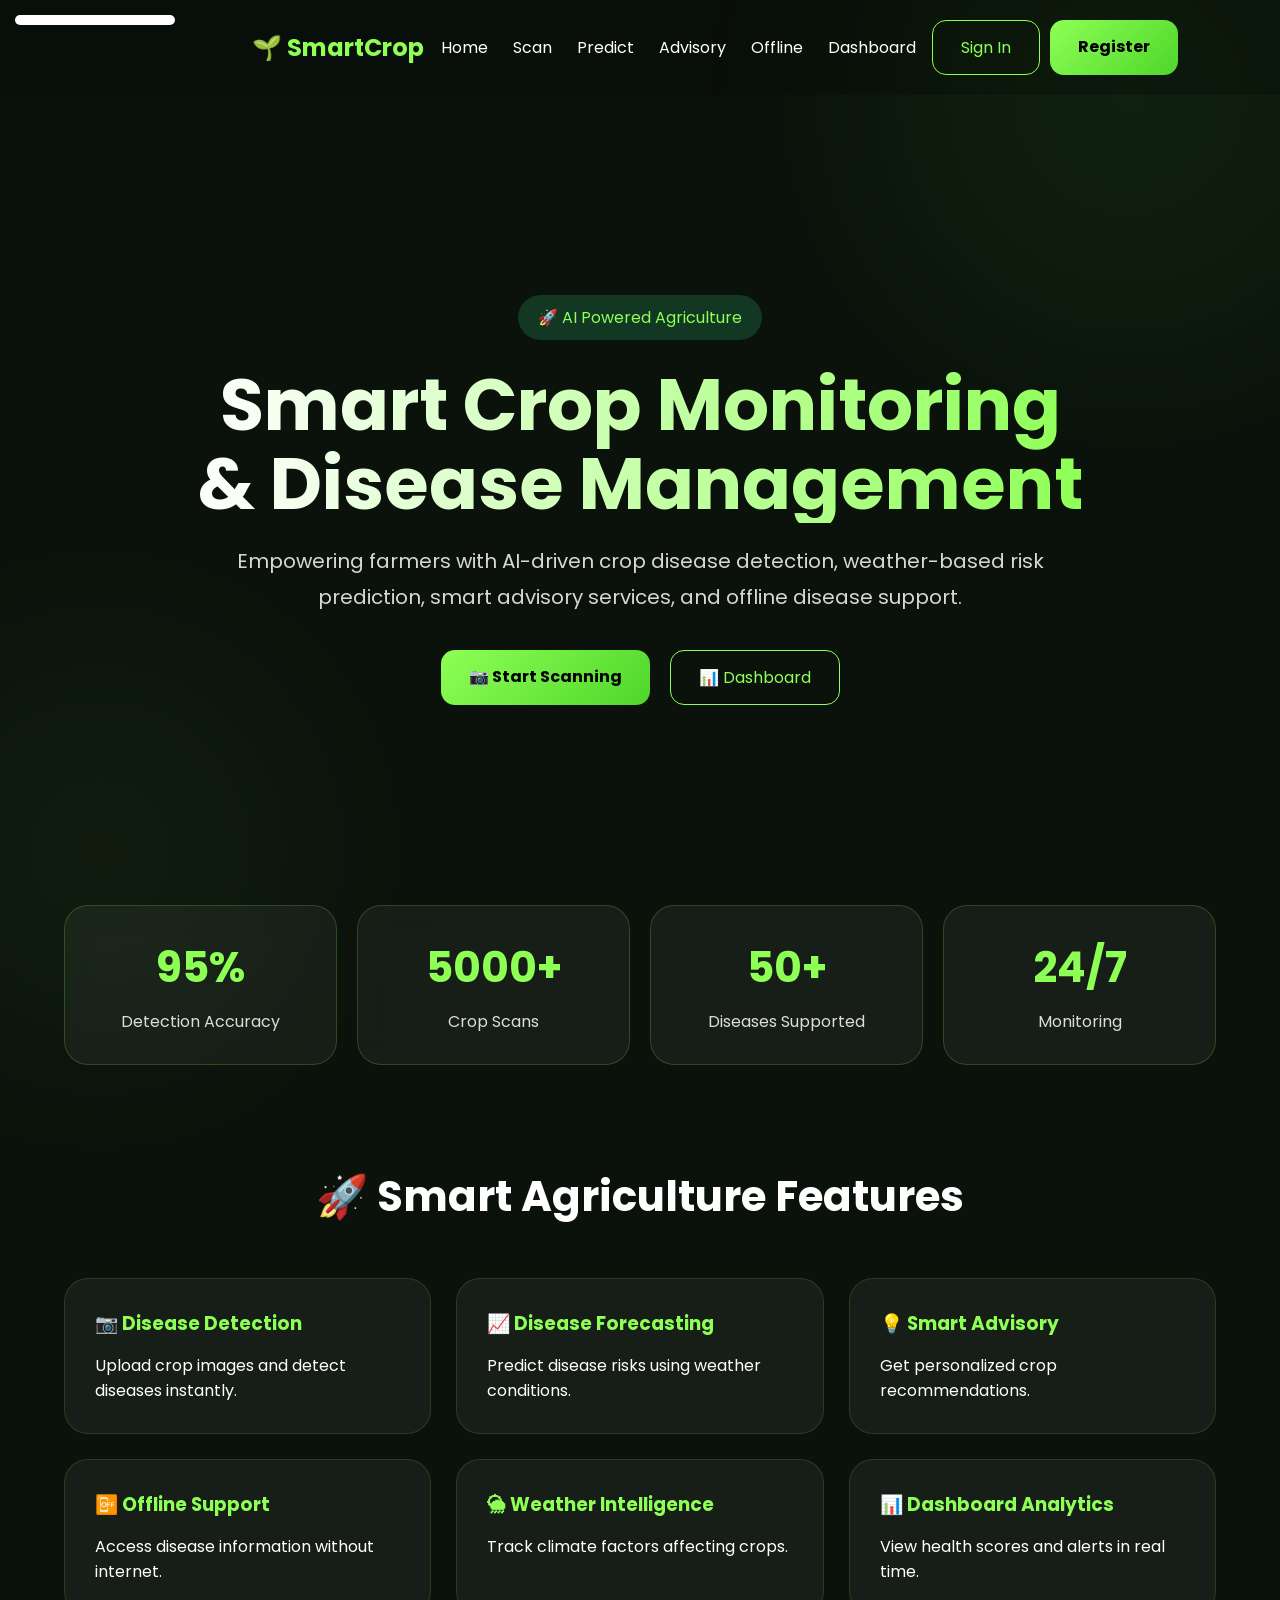
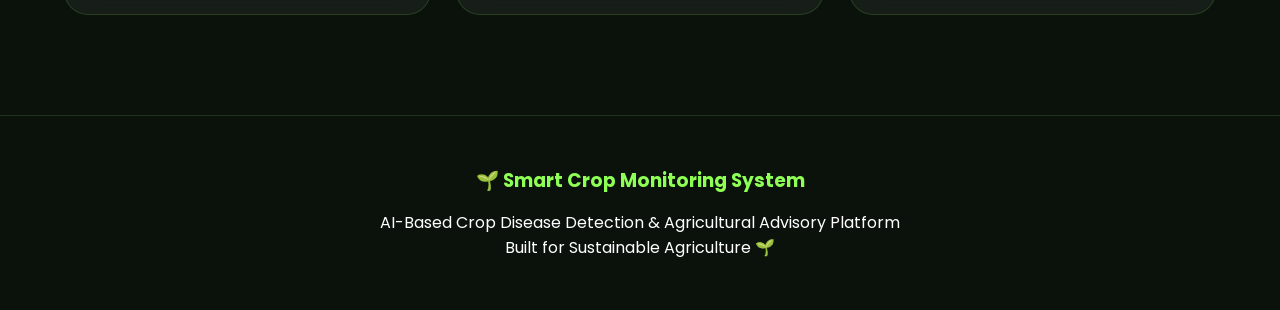
==== index.html @ b21b2a62 "Add files via upload" ====
<!DOCTYPE html>
<html lang="en">
<head>
<meta charset="UTF-8">
<meta name="viewport" content="width=device-width, initial-scale=1.0">
<title data-key="pageTitle">Smart Crop Monitoring System</title>

<link rel="stylesheet" href="style.css">
<link href="https://fonts.googleapis.com/css2?family=Poppins:wght@300;400;500;600;700&display=swap" rel="stylesheet">

<style>
/* --- Precision Compact Top Left Translator Config --- */
.top-left-translator {
    position: fixed; /* Keeps it strictly floating in the exact viewport corner */
    top: 15px;
    left: 15px;
    z-index: 9999;
    display: inline-block;
    max-width: 160px; /* Prevents full screen stretching */
    height: auto;
}

/* Cleaning up Google's auto-generated banner spacing */
.goog-te-gadget {
    font-family: 'Poppins', sans-serif !important;
    font-size: 13px !important;
    color: #fff !important;
}
.goog-te-gadget-simple {
    background-color: rgba(255, 255, 255, 0.1) !important;
    border: 1px solid rgba(255, 255, 255, 0.2) !important;
    padding: 4px 8px !important;
    border-radius: 6px !important;
    cursor: pointer !important;
}

/* NAVBAR MODIFICATIONS FOR CLEARANCE */
.navbar {
    display: flex;
    align-items: center;
    justify-content: space-between;
    padding: 20px 8%;
    background: rgba(0, 0, 0, 0.2);
    position: relative;
}

.logo {
    color: #8eff55; 
    font-weight: bold; 
    font-size: 24px; 
    white-space: nowrap;
    padding-left: 150px; /* Pushes the logo comfortably right of the floating translator */
}

.lang-select select{
    padding:6px 10px;
    border-radius:8px;
    border:none;
    outline:none;
    background:#111;
    color:white;
}

@media (max-width: 850px) {
    .top-left-translator { position: static; margin: 15px 0 10px 20px; }
    .logo { padding-left: 0; }
    .navbar { flex-direction: column; align-items: flex-start; gap: 15px; }
}
</style>

</head>

<body style="background: #0b120c; color: #fff; font-family: 'Poppins', sans-serif;">

<div class="top-left-translator" id="google_translate_element"></div>

<nav class="navbar">

    <div class="logo" data-key="logo">🌱 SmartCrop</div>

    <ul class="nav-links">
        <li><a href="index.html" data-key="home">Home</a></li>
        <li><a href="scan.html" data-key="scan">Scan</a></li>
        <li><a href="predict.html" data-key="predict">Predict</a></li>
        <li><a href="advisory.html" data-key="advisory">Advisory</a></li>
        <li><a href="offline.html" data-key="offline">Offline</a></li>
        <li><a href="dashboard.html" data-key="dashboard">Dashboard</a></li>
    </ul>

    <div class="auth-buttons" id="authButtons">
        <a href="login.html" class="btn-outline" data-key="signin">Sign In</a>
        <a href="register.html" class="btn-primary" data-key="register">Register</a>
    </div>

    <div class="auth-buttons" id="userMenu" style="display:none;">
        <span id="userName" style="color:#8eff55; font-weight:600; margin-right:10px;"></span>
        <a href="#" class="btn-primary" onclick="logout()">Logout</a>
    </div>

</nav>

<section class="hero">

    <div class="hero-content">

        <span class="tag">🚀 AI Powered Agriculture</span>

        <h1>
            Smart Crop Monitoring
            <br>
            & Disease Management
        </h1>

        <p>
            Empowering farmers with AI-driven crop disease detection,
            weather-based risk prediction, smart advisory services,
            and offline disease support.
        </p>

        <div class="hero-buttons">
            <a href="scan.html" class="btn-primary">📷 Start Scanning</a>
            <a href="dashboard.html" class="btn-outline">📊 Dashboard</a>
        </div>

    </div>

</section>

<section class="stats">

    <div class="stat-card">
        <h2>95%</h2>
        <p>Detection Accuracy</p>
    </div>

    <div class="stat-card">
        <h2>5000+</h2>
        <p>Crop Scans</p>
    </div>

    <div class="stat-card">
        <h2>50+</h2>
        <p>Diseases Supported</p>
    </div>

    <div class="stat-card">
        <h2>24/7</h2>
        <p>Monitoring</p>
    </div>

</section>

<section class="features">

    <h2>🚀 Smart Agriculture Features</h2>

    <div class="feature-grid">

        <div class="feature-card">
            <h3>📷 Disease Detection</h3>
            <p>Upload crop images and detect diseases instantly.</p>
        </div>

        <div class="feature-card">
            <h3>📈 Disease Forecasting</h3>
            <p>Predict disease risks using weather conditions.</p>
        </div>

        <div class="feature-card">
            <h3>💡 Smart Advisory</h3>
            <p>Get personalized crop recommendations.</p>
        </div>

        <div class="feature-card">
            <h3>📴 Offline Support</h3>
            <p>Access disease information without internet.</p>
        </div>

        <div class="feature-card">
            <h3>🌦 Weather Intelligence</h3>
            <p>Track climate factors affecting crops.</p>
        </div>

        <div class="feature-card">
            <h3>📊 Dashboard Analytics</h3>
            <p>View health scores and alerts in real time.</p>
        </div>

    </div>

</section>

<footer>

    <h3>🌱 Smart Crop Monitoring System</h3>

    <p>AI-Based Crop Disease Detection & Agricultural Advisory Platform</p>

    <p>Built for Sustainable Agriculture 🌱</p>

</footer>

<script>
let currentUser = localStorage.getItem("currentUser");
let users = JSON.parse(localStorage.getItem("users")) || [];

if (currentUser) {
    let user = users.find(u => u.email === currentUser);

    document.getElementById("authButtons").style.display = "none";
    document.getElementById("userMenu").style.display = "flex";

    if (user) {
        document.getElementById("userName").innerText =
            "👤 " + (user.fullname || user.email);
    }
}

function logout() {
    localStorage.removeItem("currentUser");
    location.reload();
}
</script>

<script>
function googleTranslateElementInit() {
    new google.translate.TranslateElement(
        {
            pageLanguage: 'en',
            includedLanguages: 'en,te,hi,ta,kn',
            layout: google.translate.TranslateElement.InlineLayout.SIMPLE, // Inline dropdown configuration
            autoDisplay: false
        },
        'google_translate_element'
    );
}
</script>

<script src="//translate.google.com/translate_a/element.js?cb=googleTranslateElementInit"></script>
</body>
</html>
---- style.css ----
*{
    margin:0;
    padding:0;
    box-sizing:border-box;
    font-family:'Poppins',sans-serif;
}

html{
    scroll-behavior:smooth;
}

body{
    background:
    radial-gradient(circle at top right,#1d4d2f 0%,#031b12 40%),
    #031b12;
    color:white;
    overflow-x:hidden;
}

/* Background Glow */

body::before{
    content:"";
    position:fixed;
    width:500px;
    height:500px;
    background:#4fd62b;
    opacity:0.08;
    border-radius:50%;
    top:-150px;
    right:-100px;
    filter:blur(120px);
    z-index:-1;
}

body::after{
    content:"";
    position:fixed;
    width:400px;
    height:400px;
    background:#8eff55;
    opacity:0.05;
    border-radius:50%;
    bottom:-150px;
    left:-100px;
    filter:blur(120px);
    z-index:-1;
}

/* Navbar */

.navbar{
    display:flex;
    justify-content:space-between;
    align-items:center;
    padding:20px 8%;
}

.logo{
    font-size:28px;
    font-weight:700;
    color:#8eff55;
}

.nav-links{
    display:flex;
    gap:25px;
    list-style:none;
}

.nav-links a{
    color:white;
    text-decoration:none;
    transition:.3s;
}

.nav-links a:hover{
    color:#8eff55;
}

.auth-buttons{
    display:flex;
    gap:10px;
}

/* Buttons */

.btn-primary{
    background:linear-gradient(135deg,#8eff55,#4fd62b);
    color:black;
    text-decoration:none;
    padding:14px 28px;
    border-radius:14px;
    font-weight:700;
    transition:.3s;
}

.btn-primary:hover{
    transform:scale(1.05);
}

.btn-outline{
    border:1px solid #8eff55;
    color:#8eff55;
    text-decoration:none;
    padding:14px 28px;
    border-radius:14px;
    transition:.3s;
}

.btn-outline:hover{
    background:#8eff55;
    color:black;
}

/* Hero */

.hero{
    min-height:90vh;
    display:flex;
    justify-content:center;
    align-items:center;
    text-align:center;
    padding:40px;
}

.hero-content{
    max-width:900px;
}

.tag{
    background:#123723;
    color:#8eff55;
    padding:10px 20px;
    border-radius:50px;
    display:inline-block;
    margin-bottom:25px;
}

.hero h1{
    font-size:72px;
    line-height:1.1;
    background:linear-gradient(90deg,#ffffff,#8eff55);

    background-clip:text;
    -webkit-background-clip:text;

    color:transparent;
    -webkit-text-fill-color:transparent;

    margin-bottom:20px;
}

.hero p{
    font-size:20px;
    color:#d7d7d7;
    line-height:1.8;
    margin-bottom:35px;
}

.hero-buttons{
    display:flex;
    justify-content:center;
    gap:20px;
}

/* Stats */

.stats{
    width:90%;
    margin:auto;
    display:grid;
    grid-template-columns:repeat(4,1fr);
    gap:20px;
    margin-bottom:100px;
}

.stat-card{
    background:rgba(255,255,255,0.05);
    backdrop-filter:blur(15px);
    border:1px solid rgba(142,255,85,.2);
    border-radius:24px;
    padding:30px;
    text-align:center;
    transition:.3s;
}

.stat-card:hover{
    transform:translateY(-8px);
    box-shadow:0 0 25px rgba(142,255,85,.2);
}

.stat-card h2{
    font-size:42px;
    color:#8eff55;
}

.stat-card p{
    margin-top:10px;
    color:#ddd;
}

/* Features */

.features{
    width:90%;
    margin:auto;
    padding-bottom:100px;
}

.features h2{
    text-align:center;
    font-size:42px;
    margin-bottom:50px;
}

.feature-grid{
    display:grid;
    grid-template-columns:repeat(3,1fr);
    gap:25px;
}

.feature-card{
    background:rgba(255,255,255,0.05);
    backdrop-filter:blur(15px);
    border:1px solid rgba(142,255,85,.15);
    border-radius:24px;
    padding:30px;
    transition:.3s;
}

.feature-card:hover{
    transform:translateY(-10px);
    box-shadow:0 0 30px rgba(142,255,85,.25);
}

.feature-card h3{
    color:#8eff55;
    margin-bottom:15px;
}

/* Footer */

footer{
    text-align:center;
    padding:50px;
    border-top:1px solid rgba(142,255,85,.15);
}

footer h3{
    color:#8eff55;
    margin-bottom:15px;
}

/* Mobile */

@media(max-width:900px){

    .navbar{
        flex-direction:column;
        gap:20px;
    }

    .hero h1{
        font-size:42px;
    }

    .stats{
        grid-template-columns:1fr 1fr;
    }

    .feature-grid{
        grid-template-columns:1fr;
    }

    .hero-buttons{
        flex-direction:column;
    }
}
#google_translate_element 
{
    position: fixed;
    top: 15px;
    right: 15px;
    z-index: 99999;
    background: white;
    padding: 5px;
    border-radius: 8px;
    
}
.premium-upload{
    text-align:center;
    padding:30px;
    border:2px dashed #00ff99;
    transition:.4s;
}

.premium-upload:hover{
    transform:translateY(-5px);
    box-shadow:0 0 25px rgba(0,255,120,.25);
}

.upload-icon{
    font-size:55px;
    margin-bottom:10px;
}

.scan-btn{
    margin-top:15px;
    background:linear-gradient(
        90deg,
        #00ff99,
        #00cc77
    );
    font-size:16px;
}

.scan-btn:hover{
    transform:scale(1.03);
}
.health-box{
    text-align:center;
}

.health-circle{
    width:150px;
    height:150px;
    border-radius:50%;
    margin:auto;
    display:flex;
    align-items:center;
    justify-content:center;
    font-size:28px;
    font-weight:bold;
    color:white;

    background:conic-gradient(
    #00ff99 0deg,
    #00ff99 280deg,
    rgba(255,255,255,.1) 280deg
);
}

.health-circle span{
    background:#08140c;
    width:120px;
    height:120px;
    border-radius:50%;
    display:flex;
    align-items:center;
    justify-content:center;
}
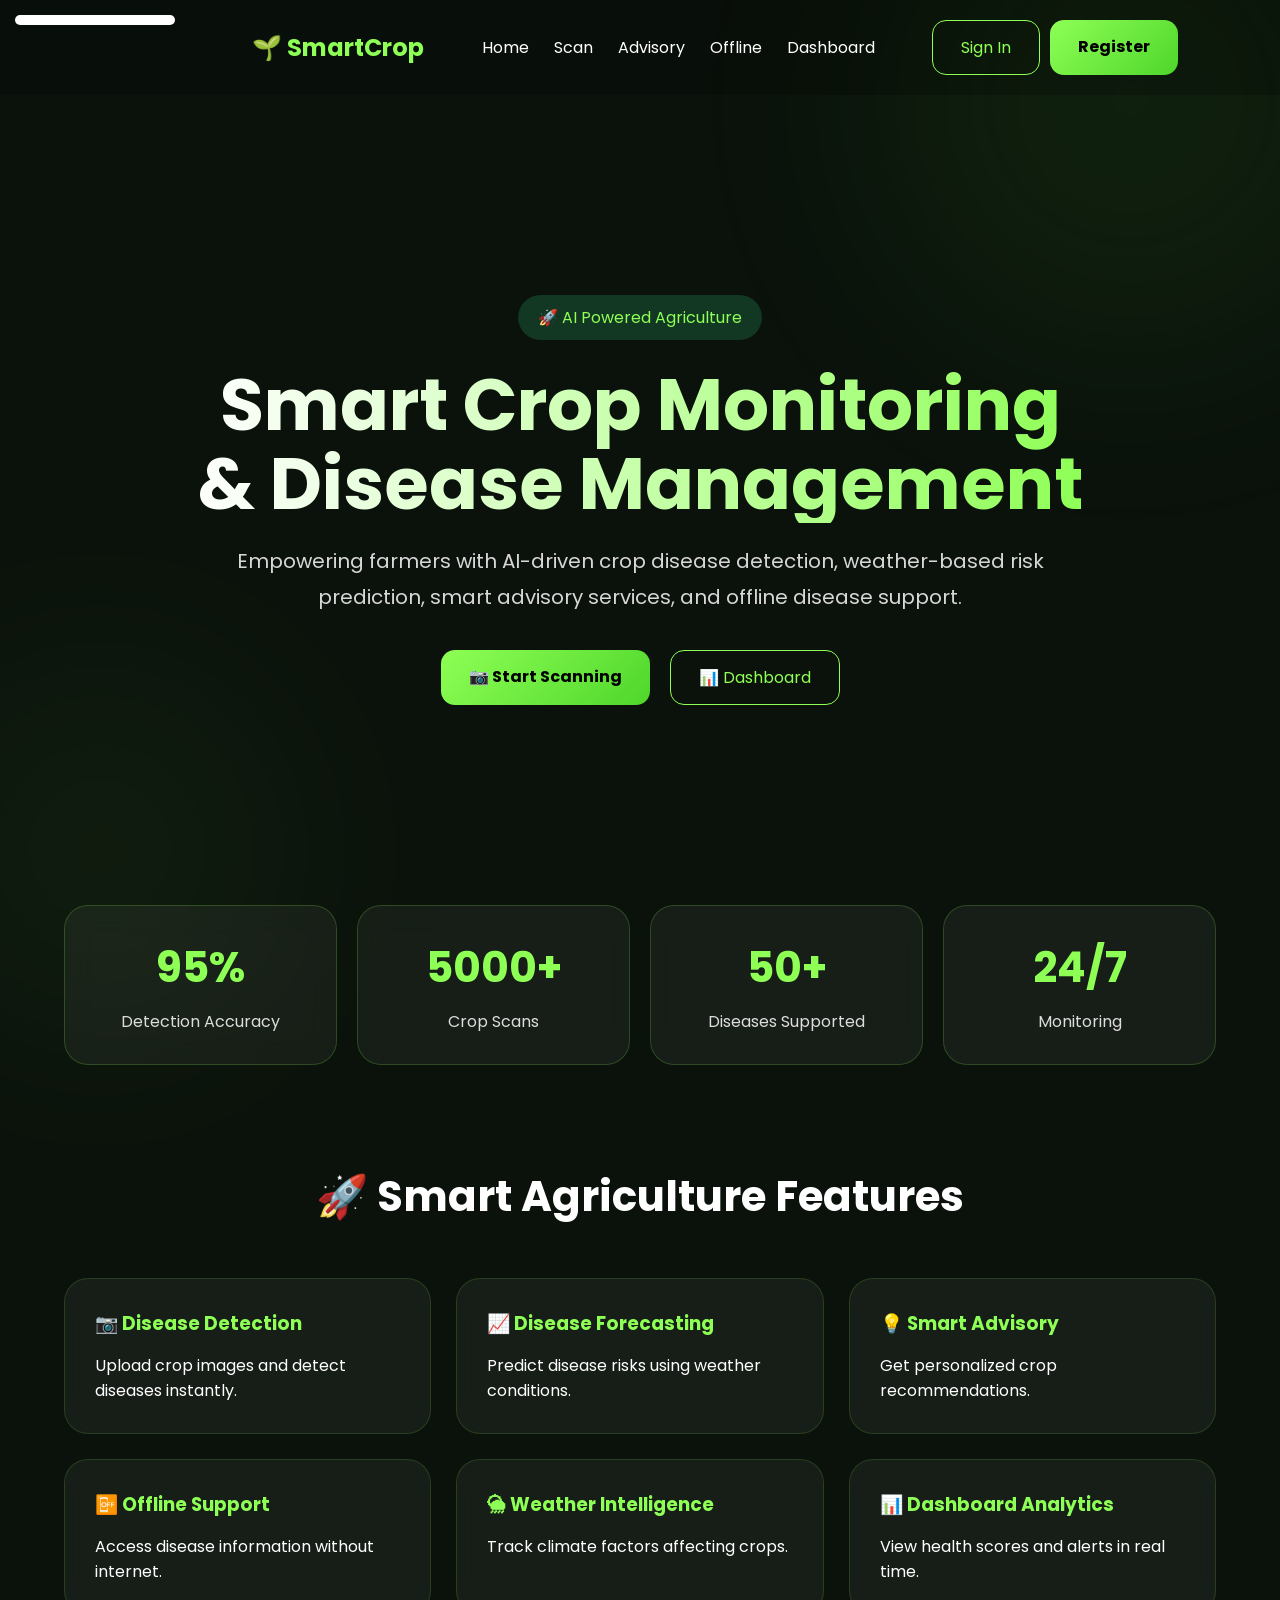
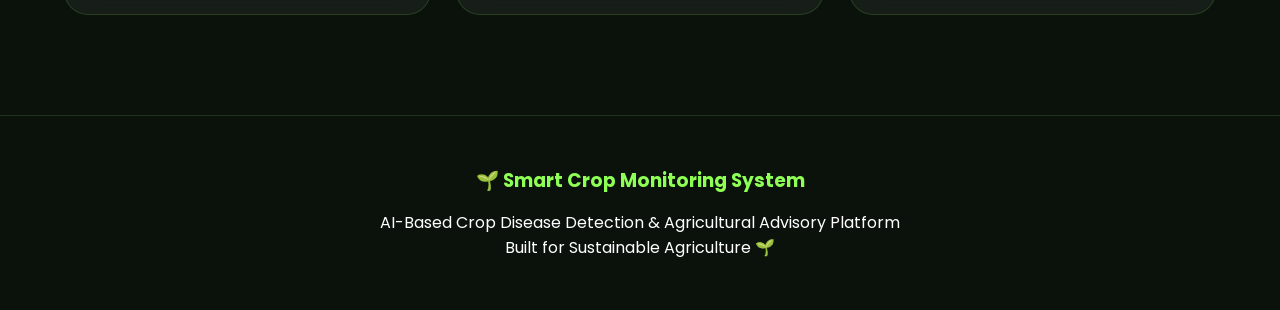
==== commit 5d55ed70: "Update index.html" ====
--- a/index.html
+++ b/index.html
@@ -81,7 +81,6 @@
     <ul class="nav-links">
         <li><a href="index.html" data-key="home">Home</a></li>
         <li><a href="scan.html" data-key="scan">Scan</a></li>
-        <li><a href="predict.html" data-key="predict">Predict</a></li>
         <li><a href="advisory.html" data-key="advisory">Advisory</a></li>
         <li><a href="offline.html" data-key="offline">Offline</a></li>
         <li><a href="dashboard.html" data-key="dashboard">Dashboard</a></li>
@@ -238,4 +237,4 @@
 
 <script src="//translate.google.com/translate_a/element.js?cb=googleTranslateElementInit"></script>
 </body>
-</html>+</html>
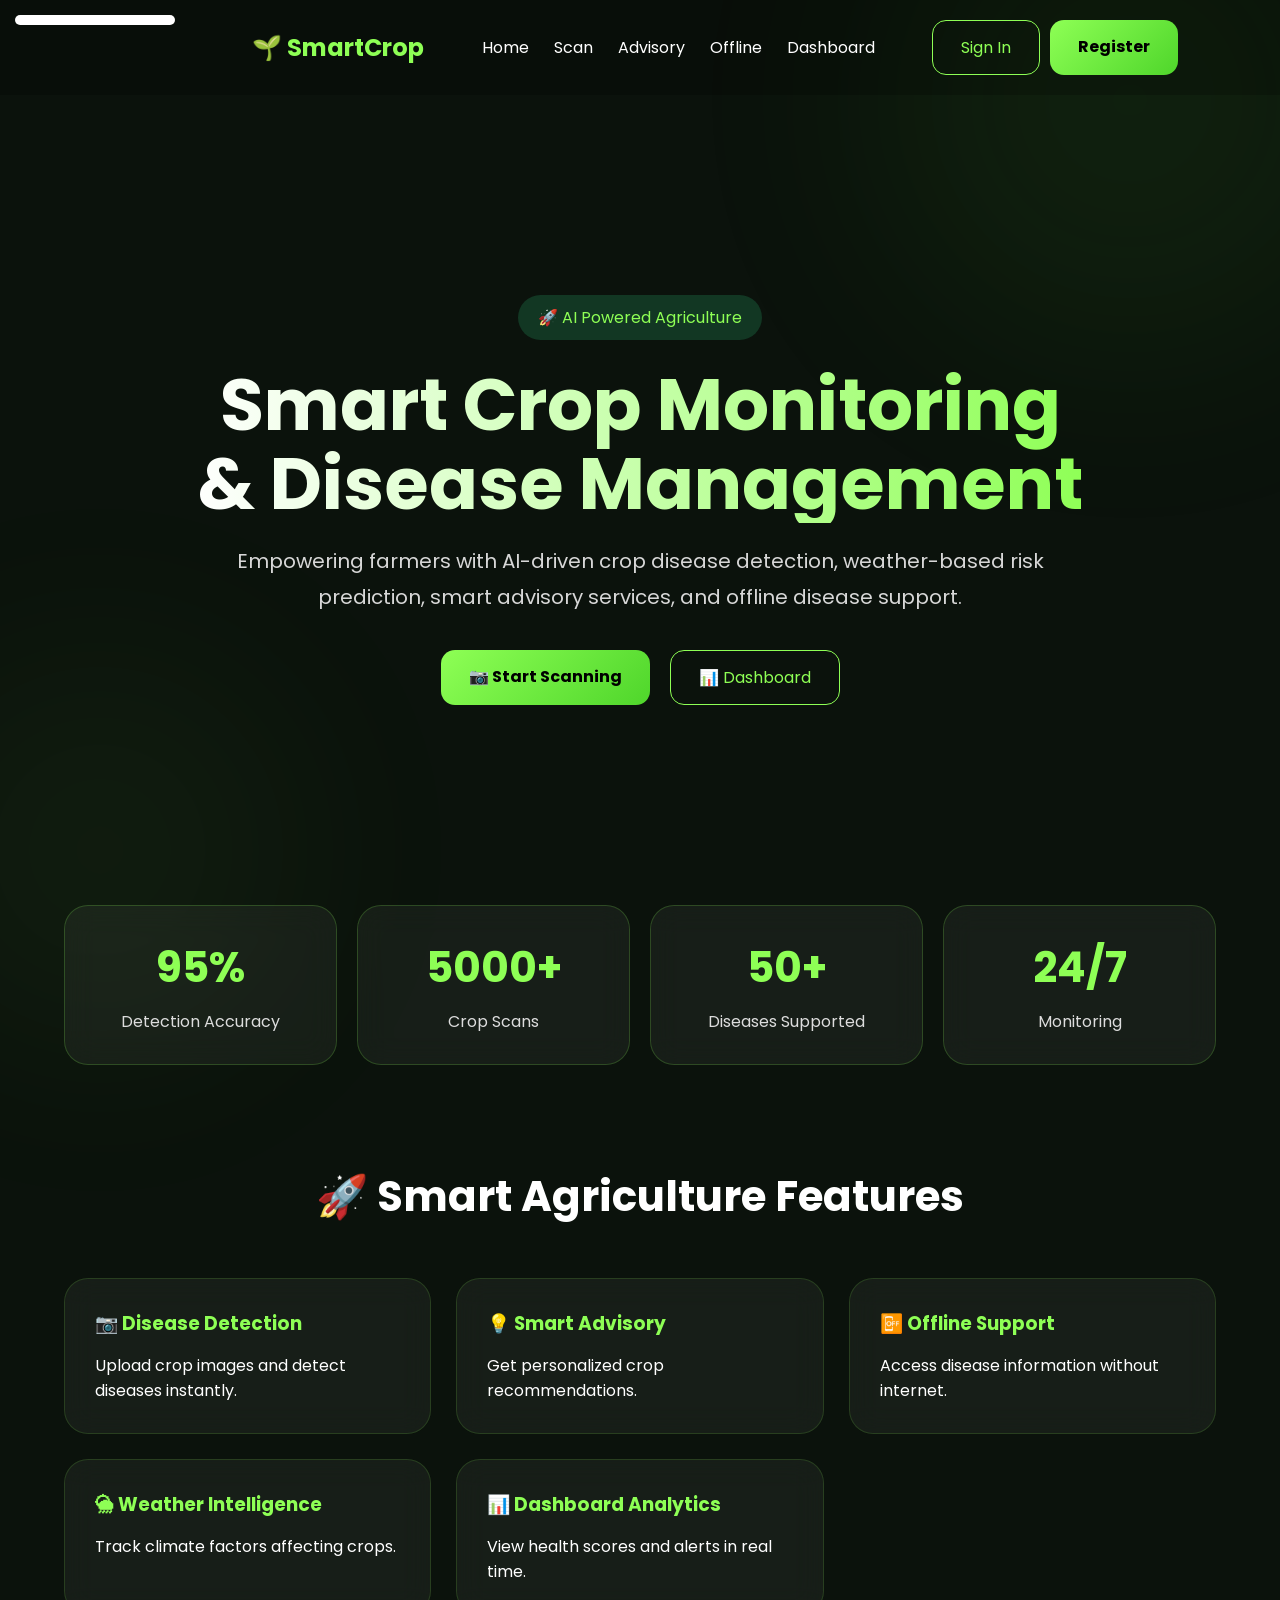
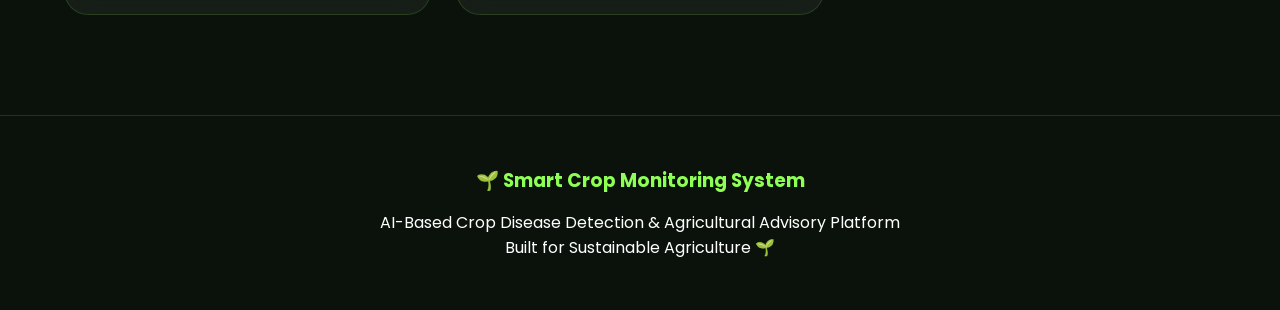
==== commit caa8726f: "Update index.html" ====
--- a/index.html
+++ b/index.html
@@ -160,10 +160,6 @@
             <p>Upload crop images and detect diseases instantly.</p>
         </div>
 
-        <div class="feature-card">
-            <h3>📈 Disease Forecasting</h3>
-            <p>Predict disease risks using weather conditions.</p>
-        </div>
 
         <div class="feature-card">
             <h3>💡 Smart Advisory</h3>
